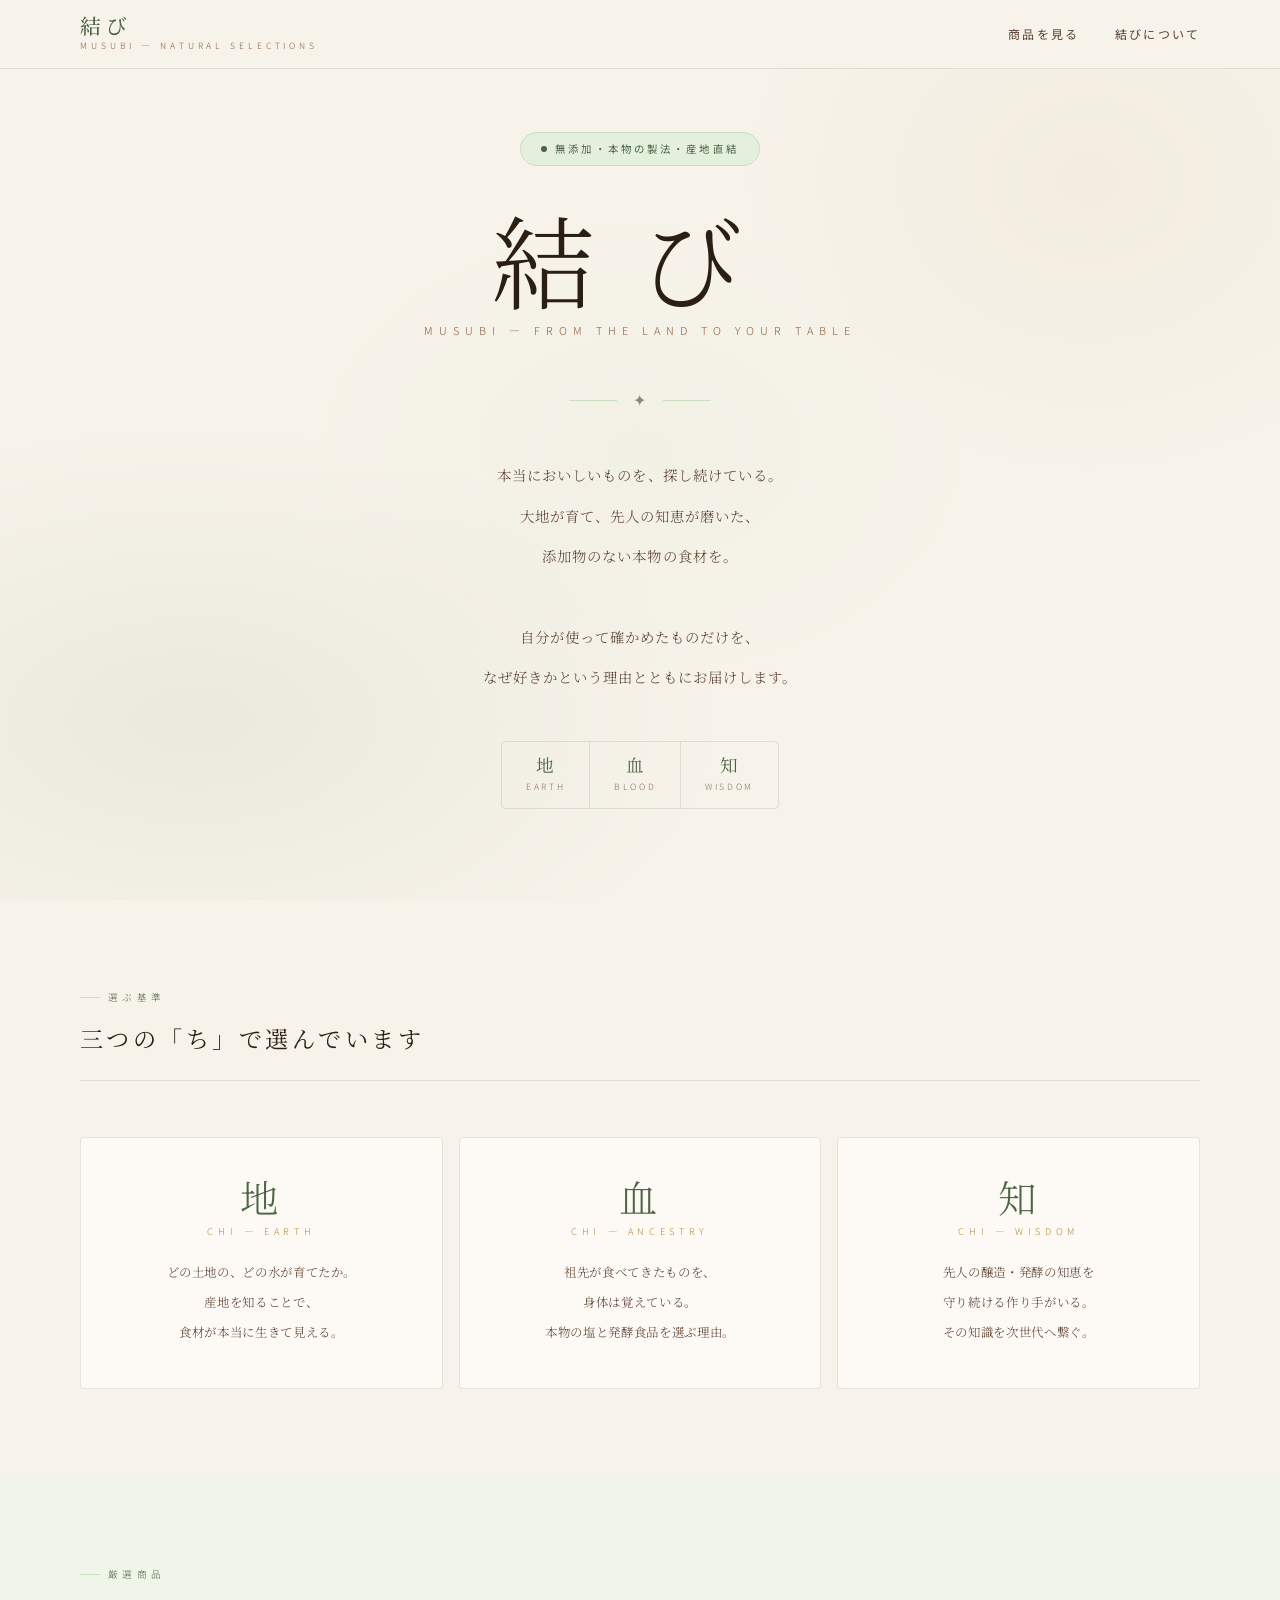
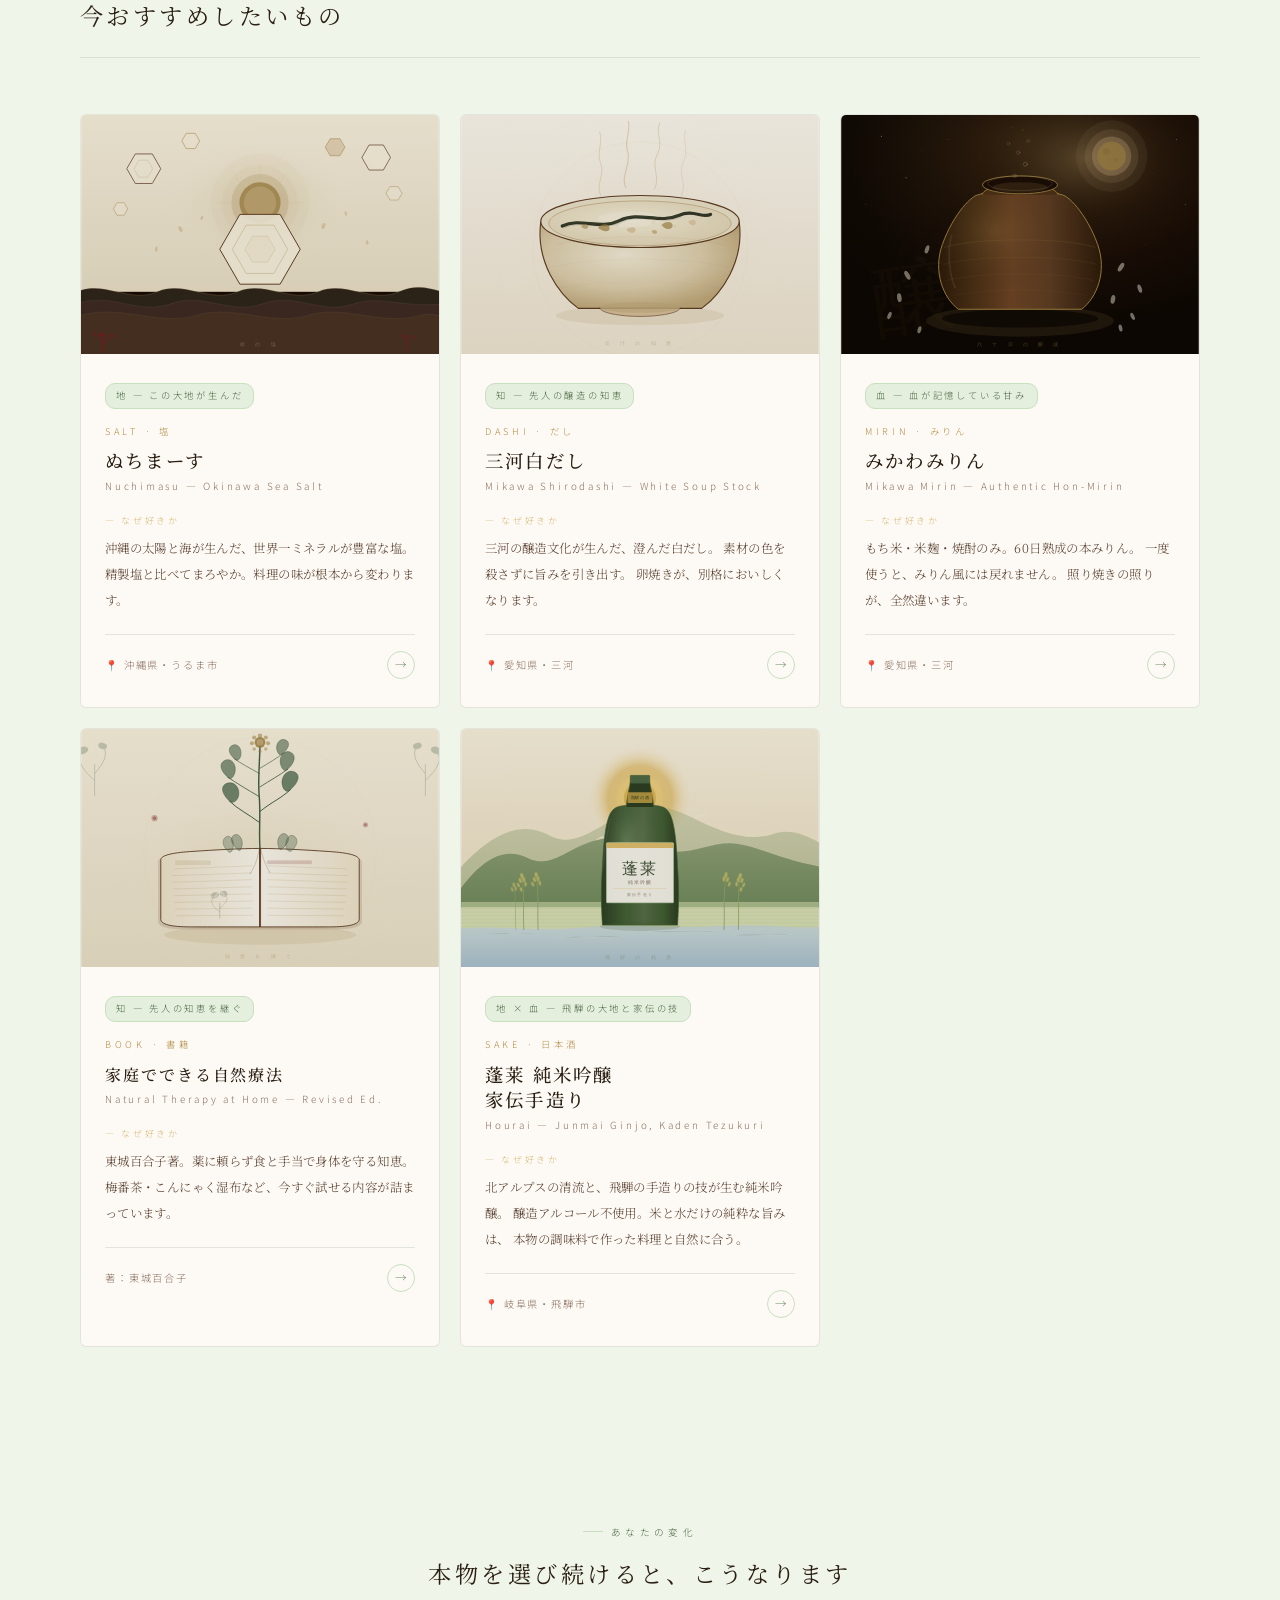
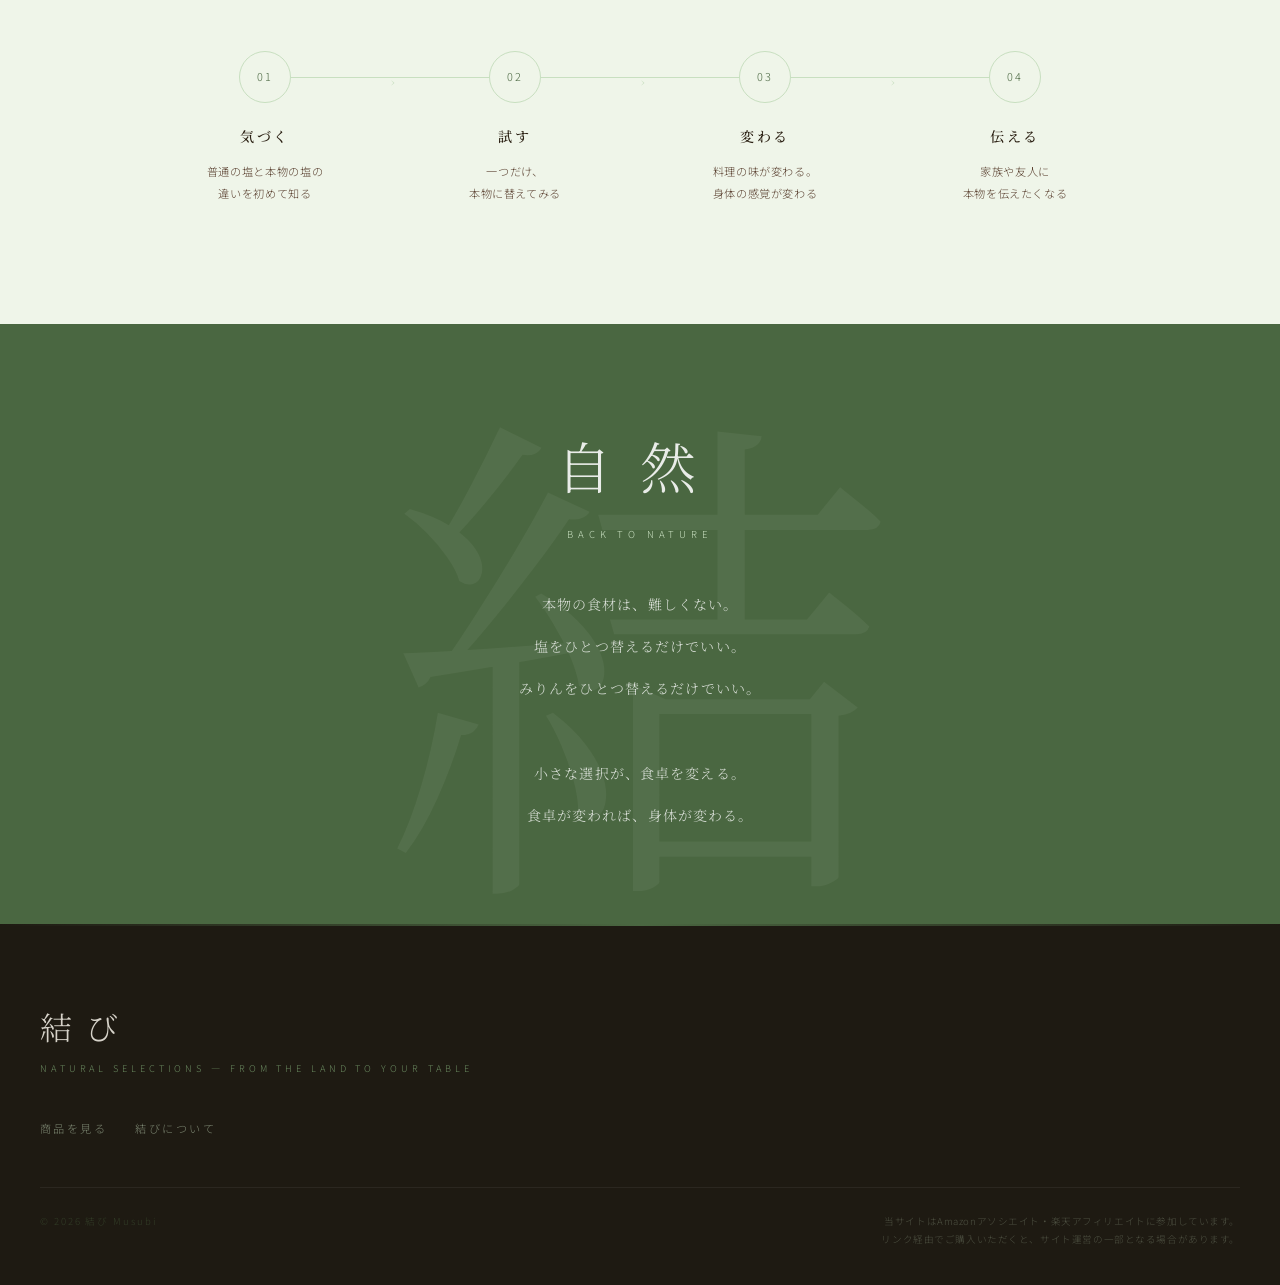
==== index.html @ ad52fe55 "initial commit: 結び — キュレーションサイト MVP" ====
<!DOCTYPE html>
<html lang="ja">
<head>
  <meta charset="UTF-8">
  <meta name="viewport" content="width=device-width, initial-scale=1.0">
  <title>結び — 本物の食材を、あなたの食卓へ</title>
  <meta name="description" content="無添加・本物の製法で作られた食材を厳選してご紹介。ぬちまーす・三河白だし・みかわみりんなど、大地の恵みをそのままに。">
  <link rel="stylesheet" href="style.css">
</head>
<body>

  <!-- HEADER -->
  <header>
    <div class="header-inner">
      <a href="index.html" class="logo">
        <span class="logo-kanji">結び</span>
        <span class="logo-en">Musubi — Natural Selections</span>
      </a>
      <nav>
        <a href="index.html">商品を見る</a>
        <a href="about.html">結びについて</a>
      </nav>
    </div>
  </header>

  <!-- HERO -->
  <div class="hero">
    <div class="hero-content">

      <div class="hero-badge">
        <span class="hero-badge-dot"></span>
        無添加・本物の製法・産地直結
      </div>

      <h1 class="hero-title">結び</h1>
      <p class="hero-title-en">Musubi — From the Land to Your Table</p>

      <div class="hero-divider">
        <span class="hero-divider-line"></span>
        <span class="hero-divider-leaf">✦</span>
        <span class="hero-divider-line"></span>
      </div>

      <p class="hero-lead">
        本当においしいものを、探し続けている。<br>
        大地が育て、先人の知恵が磨いた、<br>
        添加物のない本物の食材を。<br><br>
        自分が使って確かめたものだけを、<br>
        なぜ好きかという理由とともにお届けします。
      </p>

      <div class="hero-chi">
        <div class="hero-chi-item">
          <span class="hero-chi-kanji">地</span>
          <span class="hero-chi-en">Earth</span>
        </div>
        <div class="hero-chi-item">
          <span class="hero-chi-kanji">血</span>
          <span class="hero-chi-en">Blood</span>
        </div>
        <div class="hero-chi-item">
          <span class="hero-chi-kanji">知</span>
          <span class="hero-chi-en">Wisdom</span>
        </div>
      </div>

    </div>
  </div>

  <!-- 地・血・知 PILLARS -->
  <section>
    <p class="section-label">選ぶ基準</p>
    <h2 class="section-title">三つの「ち」で選んでいます</h2>
    <div class="chi-pillars">
      <div class="chi-pillar">
        <p class="chi-pillar-kanji">地</p>
        <p class="chi-pillar-reading">Chi — Earth</p>
        <p class="chi-pillar-text">
          どの土地の、どの水が育てたか。<br>
          産地を知ることで、<br>
          食材が本当に生きて見える。
        </p>
      </div>
      <div class="chi-pillar">
        <p class="chi-pillar-kanji">血</p>
        <p class="chi-pillar-reading">Chi — Ancestry</p>
        <p class="chi-pillar-text">
          祖先が食べてきたものを、<br>
          身体は覚えている。<br>
          本物の塩と発酵食品を選ぶ理由。
        </p>
      </div>
      <div class="chi-pillar">
        <p class="chi-pillar-kanji">知</p>
        <p class="chi-pillar-reading">Chi — Wisdom</p>
        <p class="chi-pillar-text">
          先人の醸造・発酵の知恵を<br>
          守り続ける作り手がいる。<br>
          その知識を次世代へ繋ぐ。
        </p>
      </div>
    </div>
  </section>

  <!-- PRODUCTS -->
  <section style="background:var(--bg-green);max-width:100%;padding:88px 0;">
    <div style="max-width:1200px;margin:0 auto;padding:0 40px;">
      <p class="section-label">厳選商品</p>
      <h2 class="section-title">今おすすめしたいもの</h2>

      <div class="products-grid">

        <!-- ぬちまーす -->
        <a href="product-nuchimasu.html" class="product-card">
          <div class="product-img-wrap">
            <img class="product-img" src="illust-nuchimasu.svg" alt="ぬちまーす">
          </div>
          <div class="product-body">
            <span class="product-chi-tag">地 — この大地が生んだ</span>
            <p class="product-category">Salt · 塩</p>
            <h3 class="product-name-jp">ぬちまーす</h3>
            <p class="product-name-en">Nuchimasu — Okinawa Sea Salt</p>
            <p class="product-reason-label">— なぜ好きか</p>
            <p class="product-reason">
              沖縄の太陽と海が生んだ、世界一ミネラルが豊富な塩。
              精製塩と比べてまろやか。料理の味が根本から変わります。
            </p>
            <div class="product-footer">
              <span class="product-origin">📍 沖縄県・うるま市</span>
              <span class="product-arrow">→</span>
            </div>
          </div>
        </a>

        <!-- 三河白だし -->
        <a href="product-shirodashi.html" class="product-card">
          <div class="product-img-wrap">
            <img class="product-img" src="illust-shirodashi.svg" alt="三河白だし">
          </div>
          <div class="product-body">
            <span class="product-chi-tag">知 — 先人の醸造の知恵</span>
            <p class="product-category">Dashi · だし</p>
            <h3 class="product-name-jp">三河白だし</h3>
            <p class="product-name-en">Mikawa Shirodashi — White Soup Stock</p>
            <p class="product-reason-label">— なぜ好きか</p>
            <p class="product-reason">
              三河の醸造文化が生んだ、澄んだ白だし。
              素材の色を殺さずに旨みを引き出す。
              卵焼きが、別格においしくなります。
            </p>
            <div class="product-footer">
              <span class="product-origin">📍 愛知県・三河</span>
              <span class="product-arrow">→</span>
            </div>
          </div>
        </a>

        <!-- みかわみりん -->
        <a href="product-mirin.html" class="product-card">
          <div class="product-img-wrap">
            <img class="product-img" src="illust-mirin.svg" alt="みかわみりん">
          </div>
          <div class="product-body">
            <span class="product-chi-tag">血 — 血が記憶している甘み</span>
            <p class="product-category">Mirin · みりん</p>
            <h3 class="product-name-jp">みかわみりん</h3>
            <p class="product-name-en">Mikawa Mirin — Authentic Hon-Mirin</p>
            <p class="product-reason-label">— なぜ好きか</p>
            <p class="product-reason">
              もち米・米麹・焼酎のみ。60日熟成の本みりん。
              一度使うと、みりん風には戻れません。
              照り焼きの照りが、全然違います。
            </p>
            <div class="product-footer">
              <span class="product-origin">📍 愛知県・三河</span>
              <span class="product-arrow">→</span>
            </div>
          </div>
        </a>

        <!-- 家庭でできる自然療法 -->
        <a href="product-shizen-ryoho.html" class="product-card">
          <div class="product-img-wrap">
            <img class="product-img" src="illust-shizen-ryoho.svg" alt="家庭でできる自然療法">
          </div>
          <div class="product-body">
            <span class="product-chi-tag">知 — 先人の知恵を継ぐ</span>
            <p class="product-category">Book · 書籍</p>
            <h3 class="product-name-jp" style="font-size:1rem;line-height:1.6;">家庭でできる自然療法</h3>
            <p class="product-name-en">Natural Therapy at Home — Revised Ed.</p>
            <p class="product-reason-label">— なぜ好きか</p>
            <p class="product-reason">
              東城百合子著。薬に頼らず食と手当で身体を守る知恵。
              梅番茶・こんにゃく湿布など、今すぐ試せる内容が詰まっています。
            </p>
            <div class="product-footer">
              <span class="product-origin">著：東城百合子</span>
              <span class="product-arrow">→</span>
            </div>
          </div>
        </a>

        <!-- 蓬莱 純米吟醸 -->
        <a href="product-hourai.html" class="product-card">
          <div class="product-img-wrap">
            <img class="product-img" src="illust-hourai.svg" alt="蓬莱 純米吟醸 家伝手造り">
          </div>
          <div class="product-body">
            <span class="product-chi-tag">地 × 血 — 飛騨の大地と家伝の技</span>
            <p class="product-category">Sake · 日本酒</p>
            <h3 class="product-name-jp">蓬莱 純米吟醸<br>家伝手造り</h3>
            <p class="product-name-en">Hourai — Junmai Ginjo, Kaden Tezukuri</p>
            <p class="product-reason-label">— なぜ好きか</p>
            <p class="product-reason">
              北アルプスの清流と、飛騨の手造りの技が生む純米吟醸。
              醸造アルコール不使用。米と水だけの純粋な旨みは、
              本物の調味料で作った料理と自然に合う。
            </p>
            <div class="product-footer">
              <span class="product-origin">📍 岐阜県・飛騨市</span>
              <span class="product-arrow">→</span>
            </div>
          </div>
        </a>

      </div>
    </div>
  </section>

  <!-- JOURNEY -->
  <div class="journey">
    <div class="journey-inner">
      <p class="section-label" style="justify-content:center;">あなたの変化</p>
      <h2 class="section-title" style="text-align:center;border:none;padding-bottom:0;margin-bottom:0;">
        本物を選び続けると、こうなります
      </h2>
      <div class="journey-steps">
        <div class="journey-step">
          <div class="step-num">01</div>
          <p class="step-title">気づく</p>
          <p class="step-text">普通の塩と本物の塩の<br>違いを初めて知る</p>
          <span class="step-arrow">›</span>
        </div>
        <div class="journey-step">
          <div class="step-num">02</div>
          <p class="step-title">試す</p>
          <p class="step-text">一つだけ、<br>本物に替えてみる</p>
          <span class="step-arrow">›</span>
        </div>
        <div class="journey-step">
          <div class="step-num">03</div>
          <p class="step-title">変わる</p>
          <p class="step-text">料理の味が変わる。<br>身体の感覚が変わる</p>
          <span class="step-arrow">›</span>
        </div>
        <div class="journey-step">
          <div class="step-num">04</div>
          <p class="step-title">伝える</p>
          <p class="step-text">家族や友人に<br>本物を伝えたくなる</p>
        </div>
      </div>
    </div>
  </div>

  <!-- CONCEPT BAND -->
  <div class="concept-band">
    <div class="concept-band-inner">
      <p class="concept-band-kanji">自然</p>
      <p class="concept-band-en">Back to Nature</p>
      <p class="concept-band-text">
        本物の食材は、難しくない。<br>
        塩をひとつ替えるだけでいい。<br>
        みりんをひとつ替えるだけでいい。<br><br>
        小さな選択が、食卓を変える。<br>
        食卓が変われば、身体が変わる。
      </p>
    </div>
  </div>

  <!-- FOOTER -->
  <footer>
    <div class="footer-inner">
      <p class="footer-logo">結び</p>
      <p class="footer-tagline">Natural Selections — From the Land to Your Table</p>
      <div class="footer-links">
        <a href="index.html">商品を見る</a>
        <a href="about.html">結びについて</a>
      </div>
      <div class="footer-bottom">
        <p class="footer-copy">© 2026 結び Musubi</p>
        <p class="footer-aff">
          当サイトはAmazonアソシエイト・楽天アフィリエイトに参加しています。<br>
          リンク経由でご購入いただくと、サイト運営の一部となる場合があります。
        </p>
      </div>
    </div>
  </footer>

</body>
</html>
---- style.css ----
@import url('https://fonts.googleapis.com/css2?family=Noto+Serif+JP:wght@300;400;500&family=Noto+Sans+JP:wght@300;400;500&display=swap');

:root {
  --bg:          #F7F3EA;   /* 朝の和紙 */
  --bg-green:    #EFF5E9;   /* 薄い草色 */
  --bg-card:     #FDFAF5;   /* カード白 */
  --text:        #2A1F12;   /* 温かい墨 */
  --text-mid:    #5A4030;   /* 中間茶 */
  --text-light:  #8A7060;   /* 薄茶 */
  --green:       #4A6741;   /* 苔・草木 — メインアクセント */
  --green-mid:   #6A8A60;   /* 中明度の緑 */
  --green-pale:  #C8DFC0;   /* 薄い若草 */
  --green-bg:    #E4EFDE;   /* 緑背景 */
  --earth:       #8B5E3C;   /* 大地・テラコッタ */
  --gold:        #B08A40;   /* 蜜色の金 */
  --gold-pale:   #D4B870;   /* 薄金 */
  --cream:       #EDE5D0;   /* クリーム */
  --warm-red:    #9B3A2A;   /* 柔らかい朱（最小限） */
  --dark:        #1E1A12;   /* フッター */
  --line:        rgba(74,103,65,0.14);
  --line-cream:  rgba(176,138,64,0.20);
}

*, *::before, *::after { box-sizing: border-box; margin: 0; padding: 0; }
html { scroll-behavior: smooth; }

body {
  background: var(--bg);
  color: var(--text);
  font-family: 'Noto Serif JP', serif;
  font-weight: 300;
  line-height: 1.9;
  letter-spacing: 0.04em;
}

/* ─── HEADER ─── */
header {
  position: fixed;
  top: 0; left: 0; right: 0;
  z-index: 100;
  background: rgba(247,243,234,0.94);
  backdrop-filter: blur(14px);
  border-bottom: 1px solid var(--line);
}
.header-inner {
  max-width: 1200px;
  margin: 0 auto;
  padding: 0 40px;
  height: 68px;
  display: flex;
  align-items: center;
  justify-content: space-between;
}
.logo {
  text-decoration: none;
  color: var(--text);
  display: flex;
  flex-direction: column;
  gap: 1px;
}
.logo-kanji {
  font-size: 1.3rem;
  font-weight: 500;
  letter-spacing: 0.25em;
  line-height: 1;
  color: var(--green);
}
.logo-en {
  font-family: 'Noto Sans JP', sans-serif;
  font-size: 0.54rem;
  font-weight: 300;
  letter-spacing: 0.45em;
  color: var(--earth);
  text-transform: uppercase;
}
nav { display: flex; gap: 36px; align-items: center; }
nav a {
  font-family: 'Noto Sans JP', sans-serif;
  font-size: 0.75rem;
  font-weight: 400;
  letter-spacing: 0.18em;
  color: var(--text-mid);
  text-decoration: none;
  transition: color 0.25s;
}
nav a:hover { color: var(--green); }

/* ─── HERO ─── */
.hero {
  min-height: 100vh;
  display: flex;
  align-items: center;
  justify-content: center;
  padding: 120px 40px 80px;
  position: relative;
  overflow: hidden;
  background: var(--bg);
}

/* 背景: 薄い葉っぱのシルエット */
.hero::before {
  content: '';
  position: absolute;
  inset: 0;
  background:
    radial-gradient(ellipse 70% 55% at 15% 80%, rgba(74,103,65,0.07) 0%, transparent 60%),
    radial-gradient(ellipse 50% 60% at 85% 20%, rgba(176,138,64,0.06) 0%, transparent 55%),
    radial-gradient(ellipse 40% 40% at 50% 50%, rgba(200,223,192,0.10) 0%, transparent 65%);
}

.hero-content {
  position: relative;
  text-align: center;
  max-width: 640px;
}

.hero-badge {
  display: inline-flex;
  align-items: center;
  gap: 8px;
  background: var(--green-bg);
  border: 1px solid var(--green-pale);
  border-radius: 20px;
  padding: 6px 20px;
  font-family: 'Noto Sans JP', sans-serif;
  font-size: 0.65rem;
  font-weight: 400;
  letter-spacing: 0.3em;
  color: var(--green);
  margin-bottom: 36px;
}
.hero-badge-dot {
  width: 6px;
  height: 6px;
  border-radius: 50%;
  background: var(--green);
}

.hero-title {
  font-size: clamp(3.5rem, 8vw, 6.5rem);
  font-weight: 300;
  letter-spacing: 0.45em;
  line-height: 1.1;
  color: var(--text);
  margin-bottom: 6px;
}
.hero-title-en {
  font-family: 'Noto Sans JP', sans-serif;
  font-size: 0.68rem;
  font-weight: 300;
  letter-spacing: 0.55em;
  color: var(--earth);
  margin-bottom: 44px;
  text-transform: uppercase;
}

.hero-divider {
  display: flex;
  align-items: center;
  gap: 16px;
  justify-content: center;
  margin-bottom: 40px;
}
.hero-divider-line {
  width: 48px;
  height: 1px;
  background: var(--green-pale);
}
.hero-divider-leaf {
  font-size: 1rem;
  color: var(--green);
  opacity: 0.7;
}

.hero-lead {
  font-size: 0.9rem;
  font-weight: 300;
  color: var(--text-mid);
  line-height: 2.8;
  letter-spacing: 0.07em;
  margin-bottom: 44px;
}

.hero-chi {
  display: inline-flex;
  align-items: center;
  gap: 0;
  border: 1px solid var(--line);
  border-radius: 4px;
  overflow: hidden;
}
.hero-chi-item {
  padding: 14px 24px;
  border-right: 1px solid var(--line);
  text-align: center;
}
.hero-chi-item:last-child { border-right: none; }
.hero-chi-kanji {
  display: block;
  font-size: 1.1rem;
  font-weight: 400;
  color: var(--green);
  line-height: 1;
  margin-bottom: 4px;
}
.hero-chi-en {
  display: block;
  font-family: 'Noto Sans JP', sans-serif;
  font-size: 0.54rem;
  font-weight: 300;
  letter-spacing: 0.3em;
  color: var(--text-light);
  text-transform: uppercase;
}

/* ─── SECTION ─── */
section {
  max-width: 1200px;
  margin: 0 auto;
  padding: 88px 40px;
}
.section-label {
  font-family: 'Noto Sans JP', sans-serif;
  font-size: 0.6rem;
  letter-spacing: 0.45em;
  color: var(--green);
  text-transform: uppercase;
  margin-bottom: 10px;
  display: flex;
  align-items: center;
  gap: 8px;
}
.section-label::before {
  content: '';
  display: block;
  width: 20px;
  height: 1px;
  background: var(--green-pale);
}
.section-title {
  font-size: 1.45rem;
  font-weight: 400;
  letter-spacing: 0.15em;
  color: var(--text);
  margin-bottom: 56px;
  padding-bottom: 20px;
  border-bottom: 1px solid var(--line);
}

/* ─── CHI PILLARS ─── */
.chi-pillars {
  display: grid;
  grid-template-columns: repeat(3, 1fr);
  gap: 16px;
  margin-bottom: 0;
}
.chi-pillar {
  background: var(--bg-card);
  border: 1px solid var(--line);
  border-radius: 4px;
  padding: 40px 32px;
  text-align: center;
  transition: border-color 0.3s, box-shadow 0.3s;
}
.chi-pillar:hover {
  border-color: var(--green-pale);
  box-shadow: 0 4px 24px rgba(74,103,65,0.08);
}
.chi-pillar-kanji {
  font-size: 2.4rem;
  font-weight: 300;
  color: var(--green);
  line-height: 1;
  margin-bottom: 6px;
  letter-spacing: 0.1em;
}
.chi-pillar-reading {
  font-family: 'Noto Sans JP', sans-serif;
  font-size: 0.58rem;
  font-weight: 300;
  letter-spacing: 0.5em;
  color: var(--gold);
  text-transform: uppercase;
  margin-bottom: 18px;
}
.chi-pillar-text {
  font-size: 0.78rem;
  font-weight: 300;
  line-height: 2.4;
  color: var(--text-mid);
}

/* ─── PRODUCTS GRID ─── */
.products-grid {
  display: grid;
  grid-template-columns: repeat(auto-fill, minmax(300px, 1fr));
  gap: 20px;
}
.product-card {
  background: var(--bg-card);
  border: 1px solid var(--line);
  border-radius: 6px;
  text-decoration: none;
  color: inherit;
  display: block;
  overflow: hidden;
  transition: transform 0.35s cubic-bezier(0.25,0.46,0.45,0.94),
              box-shadow 0.35s, border-color 0.3s;
}
.product-card:hover {
  transform: translateY(-5px);
  box-shadow: 0 12px 40px rgba(74,103,65,0.12);
  border-color: var(--green-pale);
}
.product-img-wrap { overflow: hidden; }
.product-img {
  width: 100%;
  aspect-ratio: 3/2;
  object-fit: cover;
  display: block;
  filter: brightness(0.97) saturate(92%);
  transition: filter 0.4s, transform 0.6s cubic-bezier(0.25,0.46,0.45,0.94);
}
.product-card:hover .product-img {
  filter: brightness(1) saturate(100%);
  transform: scale(1.04);
}
.product-body { padding: 24px 24px 28px; }
.product-chi-tag {
  display: inline-flex;
  align-items: center;
  gap: 5px;
  font-family: 'Noto Sans JP', sans-serif;
  font-size: 0.58rem;
  letter-spacing: 0.3em;
  color: var(--green);
  background: var(--green-bg);
  border: 1px solid var(--green-pale);
  border-radius: 10px;
  padding: 3px 10px;
  margin-bottom: 14px;
}
.product-category {
  font-family: 'Noto Sans JP', sans-serif;
  font-size: 0.58rem;
  letter-spacing: 0.4em;
  color: var(--gold);
  text-transform: uppercase;
  margin-bottom: 8px;
}
.product-name-jp {
  font-size: 1.15rem;
  font-weight: 500;
  letter-spacing: 0.12em;
  color: var(--text);
  margin-bottom: 3px;
  line-height: 1.4;
}
.product-name-en {
  font-family: 'Noto Sans JP', sans-serif;
  font-size: 0.62rem;
  font-weight: 300;
  letter-spacing: 0.28em;
  color: var(--text-light);
  margin-bottom: 16px;
}
.product-reason-label {
  font-family: 'Noto Sans JP', sans-serif;
  font-size: 0.56rem;
  letter-spacing: 0.3em;
  color: var(--gold-pale);
  margin-bottom: 6px;
}
.product-reason {
  font-size: 0.78rem;
  font-weight: 300;
  color: var(--text-mid);
  line-height: 2.1;
  letter-spacing: 0.03em;
}
.product-footer {
  display: flex;
  align-items: center;
  justify-content: space-between;
  margin-top: 20px;
  padding-top: 16px;
  border-top: 1px solid var(--line);
}
.product-origin {
  font-family: 'Noto Sans JP', sans-serif;
  font-size: 0.64rem;
  font-weight: 300;
  letter-spacing: 0.18em;
  color: var(--text-light);
}
.product-arrow {
  width: 28px;
  height: 28px;
  border: 1px solid var(--green-pale);
  border-radius: 50%;
  display: flex;
  align-items: center;
  justify-content: center;
  color: var(--green-mid);
  font-size: 0.72rem;
  transition: all 0.25s;
}
.product-card:hover .product-arrow {
  background: var(--green);
  border-color: var(--green);
  color: #fff;
}

/* ─── GREEN CONCEPT BAND ─── */
.concept-band {
  background: var(--green);
  padding: 88px 40px;
  position: relative;
  overflow: hidden;
}
.concept-band::before {
  content: '結';
  position: absolute;
  font-size: 40vw;
  font-weight: 300;
  color: rgba(255,255,255,0.05);
  top: 50%;
  left: 50%;
  transform: translate(-50%,-48%);
  line-height: 1;
  pointer-events: none;
}
.concept-band-inner {
  position: relative;
  max-width: 680px;
  margin: 0 auto;
  text-align: center;
}
.concept-band-kanji {
  font-size: 3.5rem;
  font-weight: 300;
  letter-spacing: 0.5em;
  color: rgba(255,255,255,0.88);
  margin-bottom: 6px;
}
.concept-band-en {
  font-family: 'Noto Sans JP', sans-serif;
  font-size: 0.6rem;
  letter-spacing: 0.5em;
  color: var(--green-pale);
  text-transform: uppercase;
  margin-bottom: 40px;
}
.concept-band-text {
  font-size: 0.88rem;
  font-weight: 300;
  line-height: 3;
  color: rgba(255,255,255,0.78);
  letter-spacing: 0.08em;
}

/* ─── JOURNEY STEPS ─── */
.journey {
  background: var(--bg-green);
  padding: 88px 40px;
}
.journey-inner { max-width: 1000px; margin: 0 auto; }
.journey-steps {
  display: grid;
  grid-template-columns: repeat(auto-fit, minmax(200px, 1fr));
  gap: 0;
  position: relative;
  margin-top: 56px;
}
.journey-steps::before {
  content: '';
  position: absolute;
  top: 26px;
  left: 10%;
  right: 10%;
  height: 1px;
  background: var(--green-pale);
}
.journey-step {
  text-align: center;
  padding: 0 16px 32px;
  position: relative;
}
.step-num {
  width: 52px;
  height: 52px;
  border: 1.5px solid var(--green-pale);
  border-radius: 50%;
  display: flex;
  align-items: center;
  justify-content: center;
  margin: 0 auto 20px;
  background: var(--bg-green);
  font-family: 'Noto Sans JP', sans-serif;
  font-size: 0.68rem;
  font-weight: 300;
  letter-spacing: 0.2em;
  color: var(--green);
  position: relative;
  z-index: 1;
}
.step-title {
  font-size: 0.88rem;
  font-weight: 500;
  letter-spacing: 0.18em;
  color: var(--text);
  margin-bottom: 10px;
}
.step-text {
  font-family: 'Noto Sans JP', sans-serif;
  font-size: 0.7rem;
  font-weight: 300;
  line-height: 2;
  color: var(--text-mid);
}
.step-arrow {
  position: absolute;
  top: 20px;
  right: -6px;
  font-size: 0.7rem;
  color: var(--green-pale);
  z-index: 2;
}

/* ─── PRODUCT DETAIL ─── */
.product-detail-hero {
  min-height: 75vh;
  display: grid;
  grid-template-columns: 1fr 1fr;
  margin-top: 68px;
}
.product-detail-img-wrap { overflow: hidden; position: relative; }
.product-detail-img {
  width: 100%;
  height: 100%;
  object-fit: cover;
  filter: brightness(0.96) saturate(92%);
}
.product-detail-intro {
  padding: 72px 56px;
  display: flex;
  flex-direction: column;
  justify-content: center;
  background: var(--bg-card);
  border-left: 3px solid var(--green-pale);
}
.breadcrumb {
  font-family: 'Noto Sans JP', sans-serif;
  font-size: 0.62rem;
  letter-spacing: 0.25em;
  color: var(--text-light);
  margin-bottom: 36px;
}
.breadcrumb a { color: var(--text-light); text-decoration: none; }
.breadcrumb a:hover { color: var(--green); }
.detail-chi-badge {
  display: inline-flex;
  align-items: center;
  gap: 6px;
  padding: 5px 14px;
  border: 1px solid var(--green-pale);
  border-radius: 12px;
  background: var(--green-bg);
  font-family: 'Noto Sans JP', sans-serif;
  font-size: 0.6rem;
  letter-spacing: 0.35em;
  color: var(--green);
  margin-bottom: 20px;
}
.detail-category {
  font-family: 'Noto Sans JP', sans-serif;
  font-size: 0.6rem;
  letter-spacing: 0.42em;
  color: var(--gold);
  text-transform: uppercase;
  margin-bottom: 12px;
}
.detail-name-jp {
  font-size: 2.4rem;
  font-weight: 400;
  letter-spacing: 0.12em;
  line-height: 1.3;
  color: var(--text);
  margin-bottom: 6px;
}
.detail-name-en {
  font-family: 'Noto Sans JP', sans-serif;
  font-size: 0.66rem;
  font-weight: 300;
  letter-spacing: 0.38em;
  color: var(--text-light);
  margin-bottom: 28px;
}
.detail-origin-tag {
  display: inline-flex;
  align-items: center;
  gap: 6px;
  font-family: 'Noto Sans JP', sans-serif;
  font-size: 0.68rem;
  letter-spacing: 0.18em;
  color: var(--text-mid);
  padding: 6px 14px;
  border: 1px solid var(--line);
  border-radius: 3px;
  margin-bottom: 28px;
}
.detail-lead {
  font-size: 0.88rem;
  line-height: 2.6;
  color: var(--text-mid);
  margin-bottom: 40px;
  border-left: 2px solid var(--green-pale);
  padding-left: 16px;
}
.btn-buy {
  display: inline-flex;
  align-items: center;
  gap: 12px;
  background: var(--green);
  color: #fff;
  font-family: 'Noto Sans JP', sans-serif;
  font-size: 0.75rem;
  font-weight: 400;
  letter-spacing: 0.25em;
  padding: 16px 40px;
  text-decoration: none;
  border-radius: 3px;
  border: none;
  cursor: pointer;
  transition: background 0.25s, transform 0.2s;
}
.btn-buy:hover {
  background: var(--green-mid);
  transform: translateY(-1px);
}
.btn-buy-sub {
  font-size: 0.58rem;
  letter-spacing: 0.15em;
  opacity: 0.65;
}

/* ─── WHY SECTION ─── */
.why-section {
  max-width: 780px;
  margin: 0 auto;
  padding: 88px 40px;
}
.why-number {
  font-family: 'Noto Sans JP', sans-serif;
  font-size: 4rem;
  font-weight: 300;
  color: var(--green-bg);
  line-height: 1;
  margin-bottom: -8px;
}
.why-title {
  font-size: 1rem;
  font-weight: 500;
  letter-spacing: 0.18em;
  color: var(--text);
  margin-bottom: 20px;
  padding-bottom: 14px;
  border-bottom: 1px solid var(--line);
  display: flex;
  align-items: center;
  gap: 10px;
}
.why-title::before {
  content: '';
  display: block;
  width: 4px;
  height: 1em;
  background: var(--green-pale);
  border-radius: 2px;
  flex-shrink: 0;
}
.why-text {
  font-size: 0.86rem;
  font-weight: 300;
  line-height: 2.8;
  color: var(--text-mid);
  margin-bottom: 56px;
}

/* ─── SPECS ─── */
.specs {
  background: var(--bg-green);
  border: 1px solid var(--line);
  border-radius: 4px;
  padding: 48px 52px;
  margin-top: 32px;
}
.spec-row {
  display: grid;
  grid-template-columns: 140px 1fr;
  padding: 16px 0;
  border-bottom: 1px solid var(--line);
  font-size: 0.8rem;
}
.spec-row:first-of-type { border-top: 1px solid var(--line); }
.spec-label {
  font-family: 'Noto Sans JP', sans-serif;
  font-weight: 400;
  letter-spacing: 0.18em;
  color: var(--green);
}
.spec-value { font-weight: 300; letter-spacing: 0.04em; color: var(--text-mid); }

/* ─── ABOUT ─── */
.about-hero {
  min-height: 55vh;
  background: var(--green);
  margin-top: 68px;
  display: flex;
  align-items: center;
  justify-content: center;
  padding: 80px 40px;
  position: relative;
  overflow: hidden;
}
.about-hero::before {
  content: '知';
  position: absolute;
  font-size: 45vw;
  font-weight: 300;
  color: rgba(255,255,255,0.05);
  top: 50%;
  left: 50%;
  transform: translate(-50%,-50%);
  line-height: 1;
}
.about-hero-content {
  position: relative;
  text-align: center;
  max-width: 580px;
}
.about-hero h1 {
  font-size: clamp(2rem,5vw,4rem);
  font-weight: 300;
  letter-spacing: 0.45em;
  color: rgba(255,255,255,0.92);
  margin-bottom: 32px;
}
.about-hero-text {
  font-size: 0.88rem;
  font-weight: 300;
  line-height: 3;
  color: rgba(255,255,255,0.68);
  letter-spacing: 0.08em;
}

/* ─── MANIFESTO BAND ─── */
.manifesto-band {
  background: var(--dark);
  padding: 96px 40px;
  position: relative;
  overflow: hidden;
}
.manifesto-band::before {
  content: '血';
  position: absolute;
  font-size: 45vw;
  font-weight: 300;
  color: rgba(74,103,65,0.06);
  top: 50%;
  left: 50%;
  transform: translate(-50%,-50%);
  pointer-events: none;
  line-height: 1;
}
.manifesto-band-inner {
  position: relative;
  max-width: 680px;
  margin: 0 auto;
  text-align: center;
}
.manifesto-band-top {
  width: 1px;
  height: 56px;
  background: linear-gradient(to bottom, transparent, var(--green-pale));
  margin: 0 auto 40px;
}
.manifesto-band-title {
  font-size: clamp(1.5rem,4vw,2.8rem);
  font-weight: 300;
  letter-spacing: 0.4em;
  color: rgba(247,243,234,0.88);
  margin-bottom: 6px;
}
.manifesto-band-en {
  font-family: 'Noto Sans JP', sans-serif;
  font-size: 0.58rem;
  font-weight: 300;
  letter-spacing: 0.55em;
  color: var(--green-mid);
  text-transform: uppercase;
  margin-bottom: 44px;
}
.manifesto-band-text {
  font-size: 0.86rem;
  font-weight: 300;
  line-height: 3.2;
  color: rgba(247,243,234,0.58);
  letter-spacing: 0.08em;
}
.manifesto-band-bottom {
  width: 1px;
  height: 56px;
  background: linear-gradient(to bottom, var(--green-pale), transparent);
  margin: 40px auto 0;
}

/* ─── FOOTER ─── */
footer {
  background: var(--dark);
  padding: 72px 40px 36px;
  position: relative;
}
footer::before {
  content: '';
  position: absolute;
  top: 0; left: 0; right: 0;
  height: 2px;
  background: linear-gradient(to right, transparent, var(--green), transparent);
}
.footer-inner { max-width: 1200px; margin: 0 auto; }
.footer-logo {
  font-size: 2rem;
  font-weight: 300;
  letter-spacing: 0.45em;
  color: rgba(247,243,234,0.85);
  margin-bottom: 3px;
}
.footer-tagline {
  font-family: 'Noto Sans JP', sans-serif;
  font-size: 0.58rem;
  letter-spacing: 0.42em;
  color: var(--green-mid);
  text-transform: uppercase;
  margin-bottom: 40px;
}
.footer-links { display: flex; gap: 28px; margin-bottom: 48px; flex-wrap: wrap; }
.footer-links a {
  font-family: 'Noto Sans JP', sans-serif;
  font-size: 0.7rem;
  letter-spacing: 0.22em;
  color: rgba(200,223,192,0.55);
  text-decoration: none;
  transition: color 0.25s;
}
.footer-links a:hover { color: rgba(247,243,234,0.88); }
.footer-bottom {
  padding-top: 24px;
  border-top: 1px solid rgba(255,255,255,0.06);
  display: flex;
  justify-content: space-between;
  align-items: flex-start;
  flex-wrap: wrap;
  gap: 14px;
}
.footer-copy {
  font-family: 'Noto Sans JP', sans-serif;
  font-size: 0.6rem;
  letter-spacing: 0.2em;
  color: rgba(74,103,65,0.45);
}
.footer-aff {
  font-family: 'Noto Sans JP', sans-serif;
  font-size: 0.6rem;
  letter-spacing: 0.06em;
  color: rgba(200,223,192,0.28);
  max-width: 460px;
  text-align: right;
  line-height: 1.9;
}

/* ─── RESPONSIVE ─── */
@media (max-width: 900px) {
  .header-inner { padding: 0 24px; }
  section { padding: 64px 24px; }
  .chi-pillars { grid-template-columns: 1fr; gap: 12px; }
  .products-grid { grid-template-columns: 1fr; gap: 16px; }
  .product-detail-hero { grid-template-columns: 1fr; }
  .product-detail-img-wrap { height: 55vw; }
  .product-detail-intro { padding: 40px 24px; border-left: none; border-top: 3px solid var(--green-pale); }
  .specs { padding: 28px 20px; }
  .why-section { padding: 64px 24px; }
  .concept-band, .manifesto-band, .journey { padding: 64px 24px; }
  footer { padding: 56px 24px 32px; }
  .footer-bottom { flex-direction: column; }
  .footer-aff { text-align: left; }
}
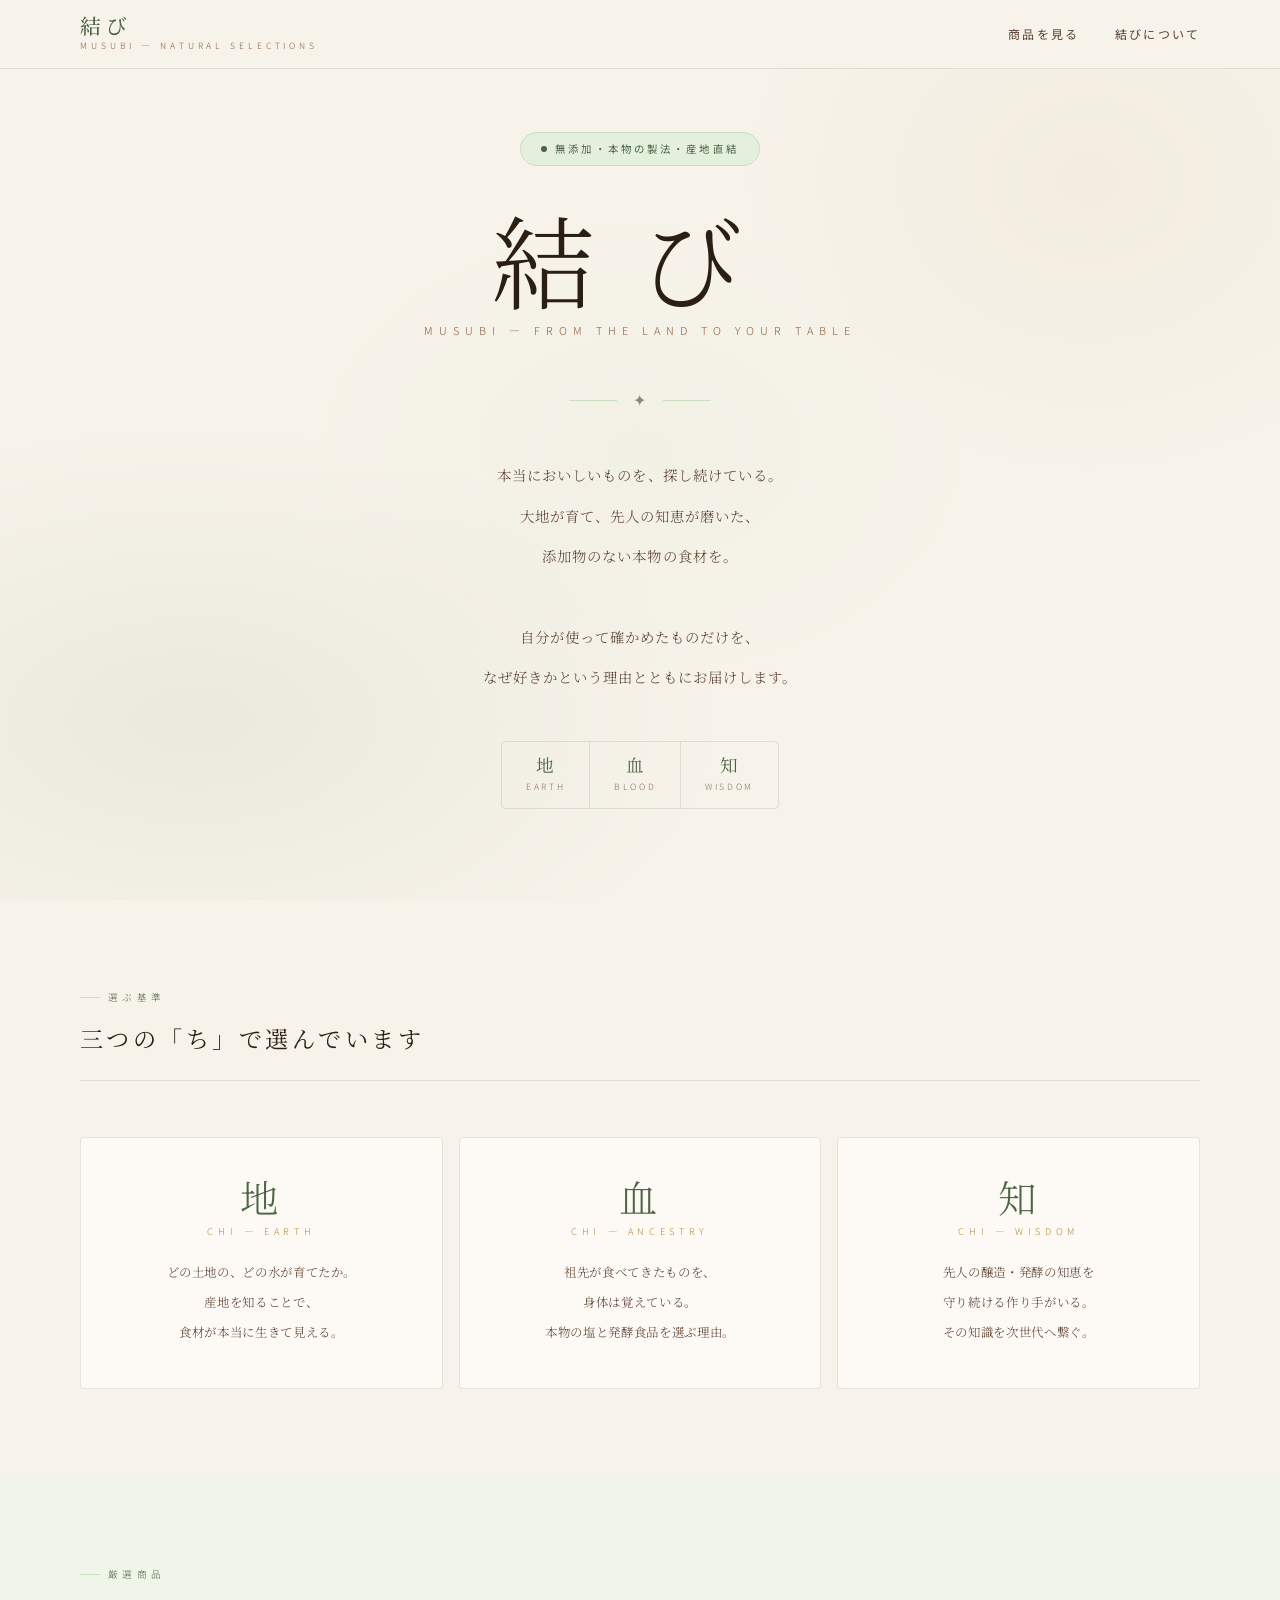
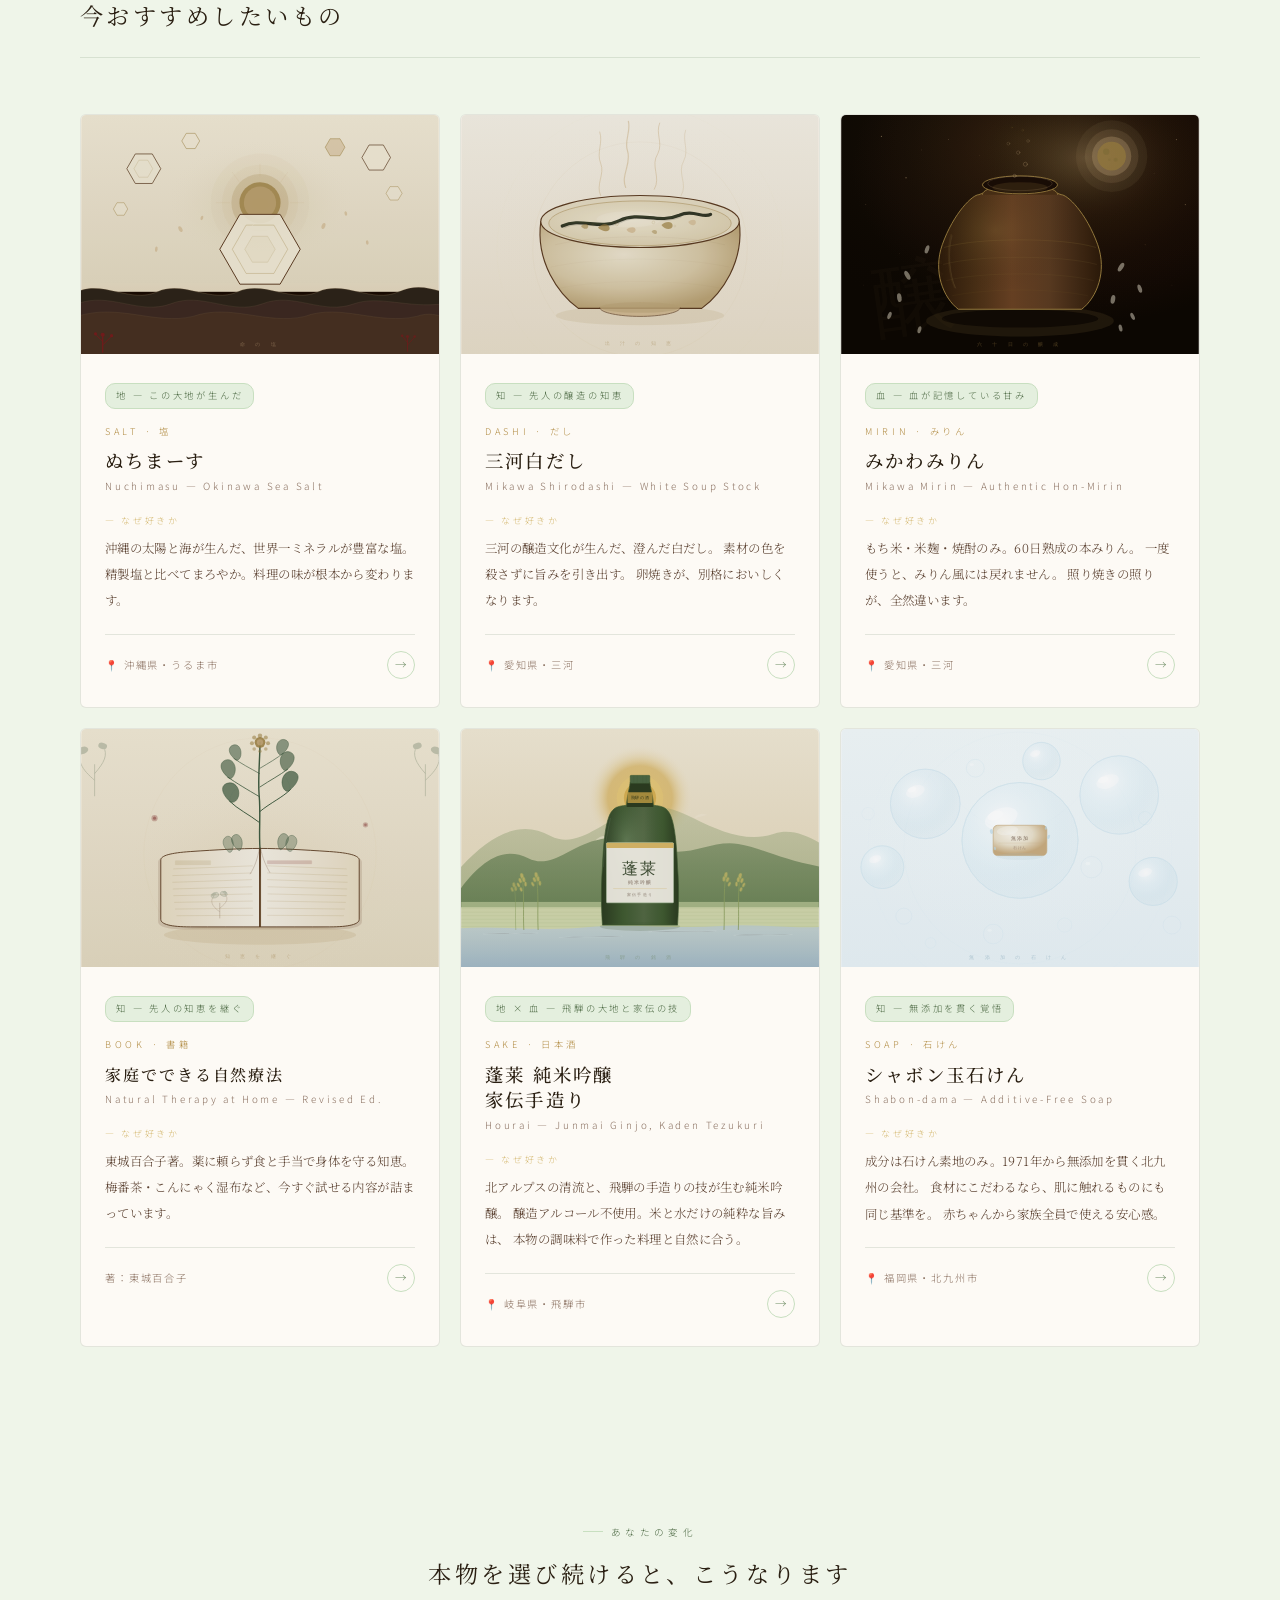
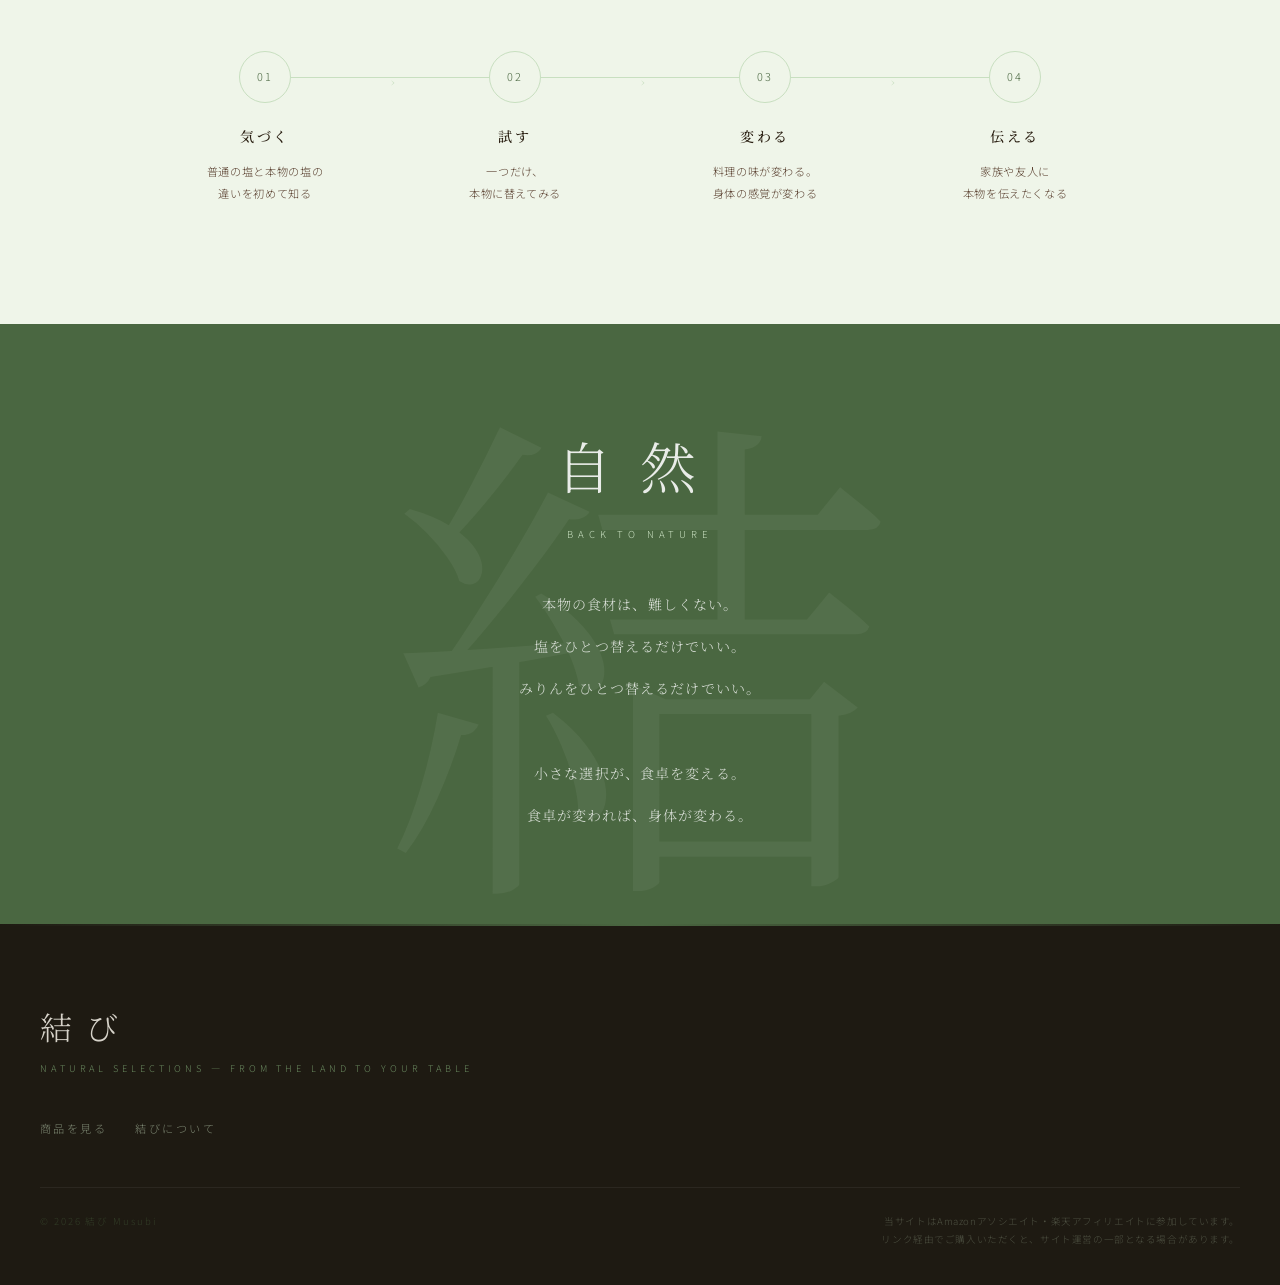
==== commit 6964c6a0: "add product: シャボン玉石けん" ====
--- a/index.html
+++ b/index.html
@@ -223,6 +223,29 @@
           </div>
         </a>
 
+        <!-- シャボン玉石けん -->
+        <a href="product-shabondama.html" class="product-card">
+          <div class="product-img-wrap">
+            <img class="product-img" src="illust-shabondama.svg" alt="シャボン玉石けん">
+          </div>
+          <div class="product-body">
+            <span class="product-chi-tag">知 — 無添加を貫く覚悟</span>
+            <p class="product-category">Soap · 石けん</p>
+            <h3 class="product-name-jp">シャボン玉石けん</h3>
+            <p class="product-name-en">Shabon-dama — Additive-Free Soap</p>
+            <p class="product-reason-label">— なぜ好きか</p>
+            <p class="product-reason">
+              成分は石けん素地のみ。1971年から無添加を貫く北九州の会社。
+              食材にこだわるなら、肌に触れるものにも同じ基準を。
+              赤ちゃんから家族全員で使える安心感。
+            </p>
+            <div class="product-footer">
+              <span class="product-origin">📍 福岡県・北九州市</span>
+              <span class="product-arrow">→</span>
+            </div>
+          </div>
+        </a>
+
       </div>
     </div>
   </section>
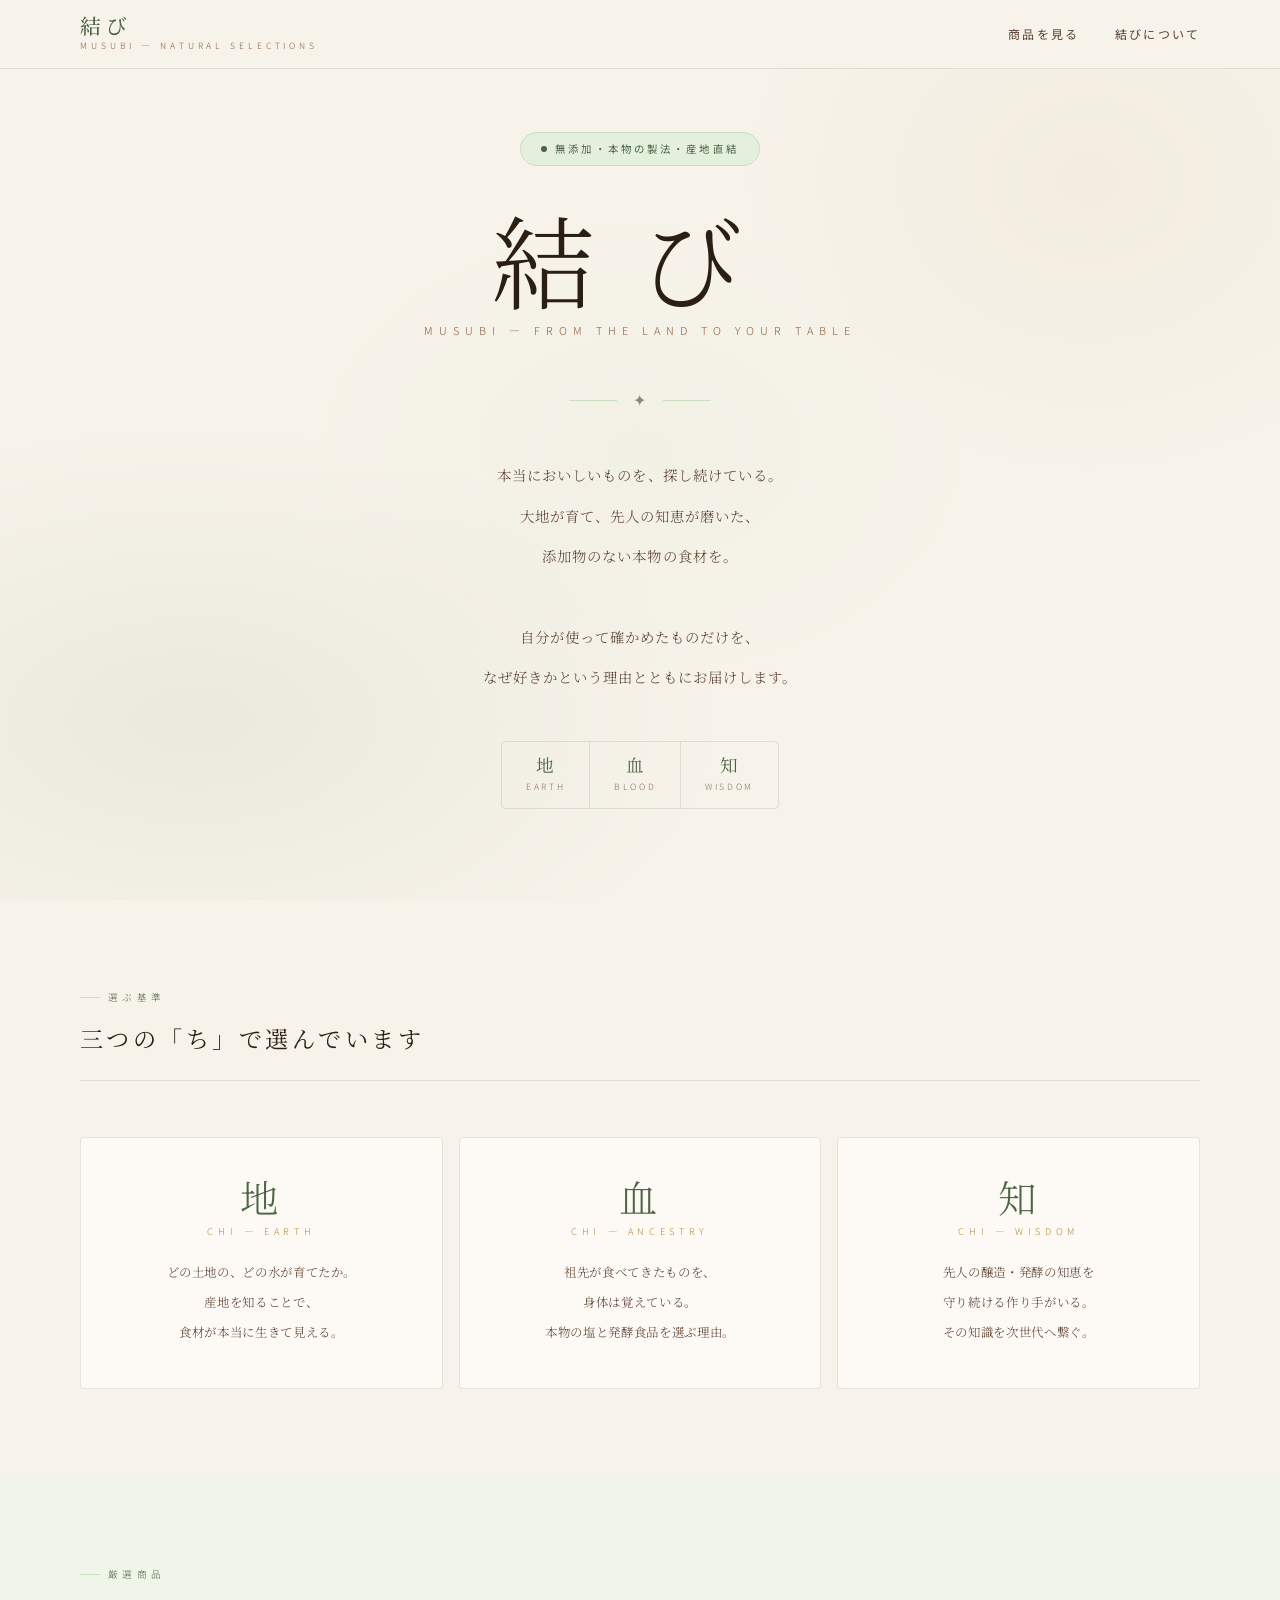
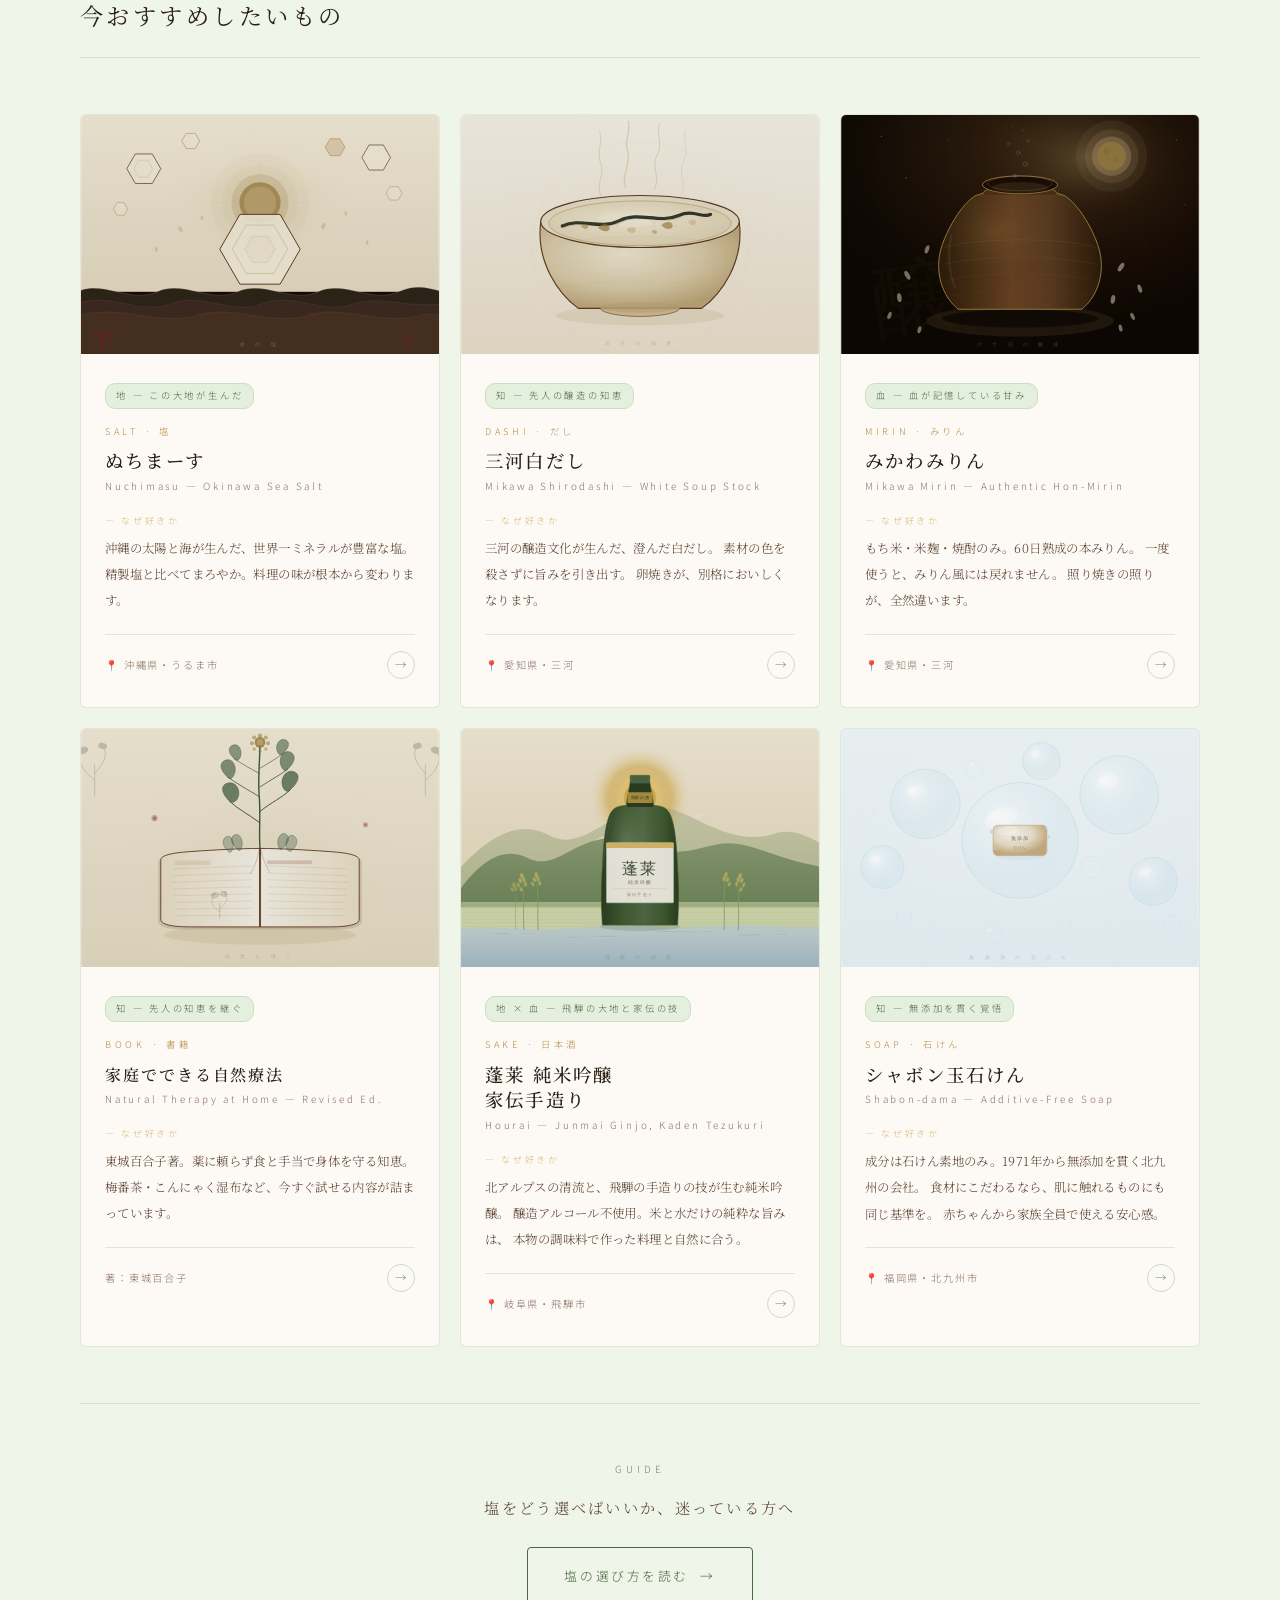
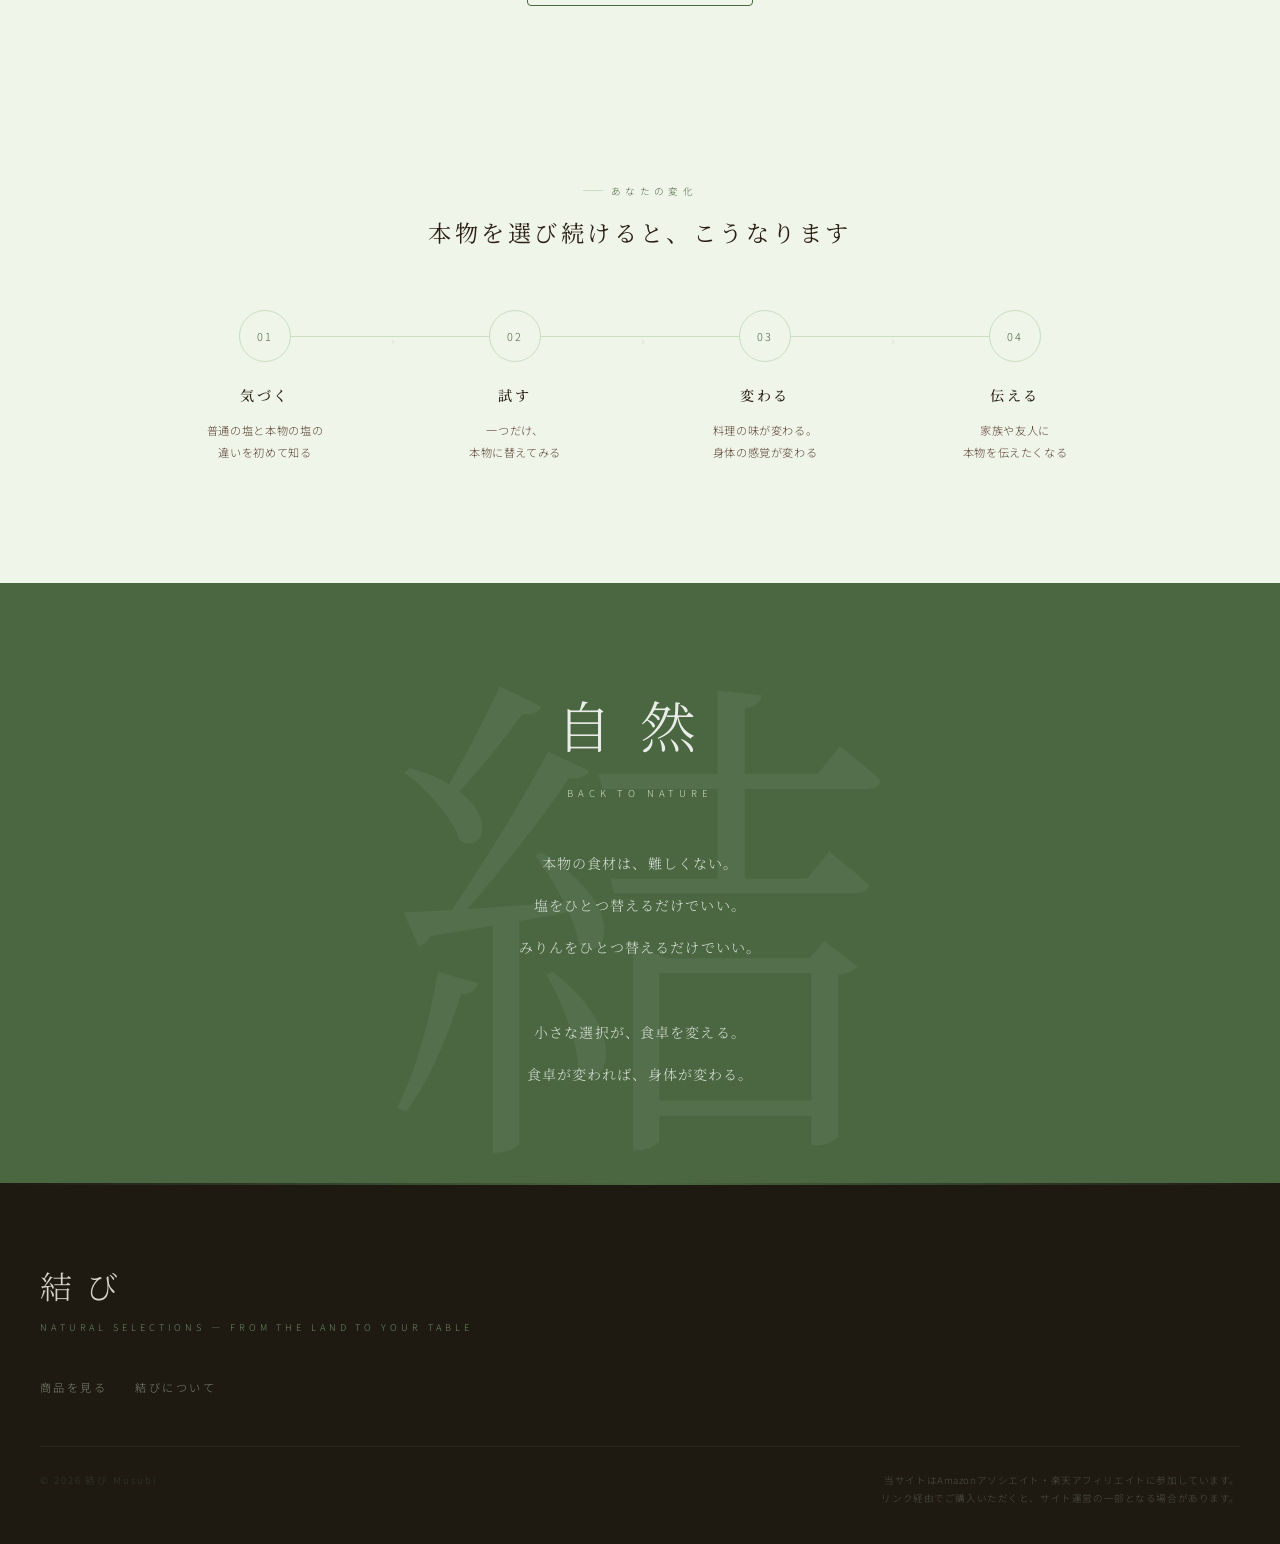
==== commit a0630b51: "add 塩の選び方ガイドページ 天日塩・平釜・昔の塩田製法・ミネラルバランス・日本産という 5つの基準をまとめた guide-salt.html を新規作成。 index.html の商品グリッド下部" ====
--- a/index.html
+++ b/index.html
@@ -247,6 +247,16 @@
         </a>
 
       </div>
+
+      <!-- GUIDE LINK -->
+      <div style="margin-top:56px;padding-top:56px;border-top:1px solid var(--line);text-align:center;">
+        <p style="font-family:'Noto Sans JP',sans-serif;font-size:0.62rem;letter-spacing:0.4em;color:var(--green-mid);text-transform:uppercase;margin-bottom:16px;">Guide</p>
+        <p style="font-size:0.95rem;font-weight:300;letter-spacing:0.15em;color:var(--text-mid);margin-bottom:24px;">塩をどう選べばいいか、迷っている方へ</p>
+        <a href="guide-salt.html" style="display:inline-flex;align-items:center;gap:12px;padding:16px 36px;border:1px solid var(--green);border-radius:4px;text-decoration:none;font-family:'Noto Sans JP',sans-serif;font-size:0.8rem;letter-spacing:0.2em;color:var(--green);transition:all 0.25s;">
+          塩の選び方を読む &nbsp;→
+        </a>
+      </div>
+
     </div>
   </section>
 
